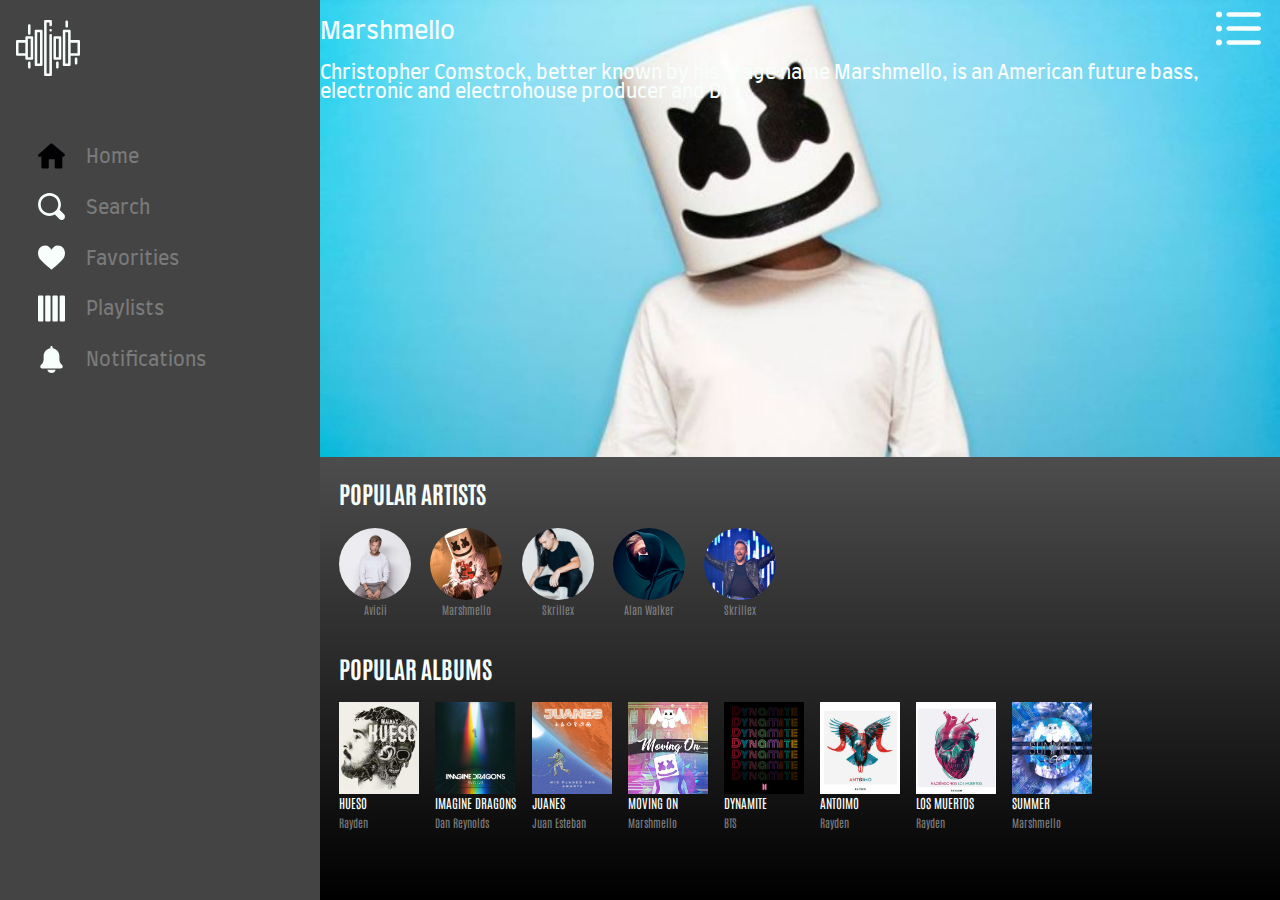
==== Pages/HOME.html @ 5b7ed6c5 "primer comit" ====
<!DOCTYPE html>
<html lang="en">
<head>
    <meta charset="UTF-8">
    <meta name="viewport" content="width=device-width, initial-scale=1.0">
    <link rel="stylesheet" href="../css/menu-styles.css">
    <link rel="stylesheet" href="../css/HOME-styles.css">
    <link rel="stylesheet" href="../css/HOME-styles.css">
    <link rel="stylesheet" href="../css/controls-styles.css">
    <link rel="shortcut icon" href="favicon.svg">
    <title>HOME</title>
</head>
<body>
    <div class="main-container">
        <div class="bg-container">
            <div class="playing-container">
                <div class="controls-container">
                    <button class="nav-home">
                        <img src="../Icons/casa-silueta-negra-sin-puerta.svg" alt="">
                    </button>
                    <button class="nav-favorites">
                        <img src="../Icons/me-gusta.svg" alt="">
                    </button>
                    <button class="nav-notifications">
                        <img src="../Icons/campana.svg" alt="">
                    </button>
                    <button class="nav-search">
                        <img src="../Icons/lupa.svg" alt="">
                    </button>
                </div> 
                <div class="controls-container-desktop">
                    <header class="main-container-desktop">
                        <img class="logo-sonora"src="../Icons/onda-sonora-blanca.svg" alt="">
                        <div class="controls-desktop">
                            <div class="control-container">
                                <button>
                                    <img src="../Icons/casa-silueta-negra-sin-puerta.svg" alt="">
                                </button>
                                <h2>Home</h2>
                            </div>
                            <div class="control-container">
                                <button>
                                    <img src="../Icons/lupa.svg" alt="">
                                </button>
                                <h2>Search</h2>
                            </div>
                            <div class="control-container">
                                <button>
                                    <img src="../Icons/me-gusta.svg" alt="">
                                </button>
                                <h2>Favorities</h2>
                            </div>
                            <div class="control-container">
                                <button>
                                    <img src="../Icons/libros-de-la-biblioteca-o-cuatro-lineas-verticales.svg" alt="">
                                </button>
                                <h2>Playlists</h2>
                            </div>
                            <div class="control-container">
                                <button>
                                    <img src="../Icons/campana.svg" alt="">
                                </button>
                                <h2>Notifications</h2>
                            </div>
                        </div>
                    </header>
                </div>
            </div>
            <div class="bg2-container">
                <header class="menu-container">
                    <div class="logo-container">
                        <img src="../Icons/onda-sonora-blanca.svg" alt="">
                    </div>
                    <nav class="main-menu">
                        <div class="img-especial-conteiner">
                            <div class="img-principal-container">
                                <img src="../Img/Marshmello-Imagen3.jpg" alt="">
                            </div>
                        </div> 
                        <img id="menu-btn"src="../Icons/lista.svg" alt="">
                        <div class="information-container">
                            <h2>Marshmello</h2>
                            <h3>Christopher Comstock, better known by his stage name Marshmello, is an American future bass, electronic and electrohouse producer and DJ.</h3>
                        </div>
                        <ul id="menu-list"class="list-menu">
                            <li>
                                <a href="#"><img class="img-container" src="../Icons/usuario-de-perfil.svg" alt=""></a>
                            </li>
                            <li><a href="#">Edit Profile</a></li>
                            <li><a href="#">Switch account</a></li>
                            <li><a href="#">Premium</a></li>
                            <li><a href="#">Languages</a></li>
                            <li><img class="configuration-icon"src="../Icons/configuraciones.svg" alt=""></li>
                        </ul>
                    </nav>
                </header>
                <main class="content-container">
                    <div class="playlist-principal-container">
                        <h2>PLAYLIST</h2>
                        <div class="playlist-container">
                            <div class="slider-container">
                                <div class="slider-item">
                                    <img src="../Img/Imagen-Electronica-2021.jpg" alt="">
                                <div class="slider-tittle">
                                    <div class="slider-tittle-name">PlayList-1</div>
                                        <button class="slider-tittle-play">
                                            <img src="../Icons/punta-de-flecha-del-boton-de-reproduccion.svg" alt="">
                                        </button>
                                    </div>
                                </div>
                            </div>
                        </div>
                    </div>
                    <h2>POPULAR ARTISTS</h2>
                    <div class="artists-container">
                        <div class="slider-artists-container">
                            <div class="slider-item-artists">
                                <div>
                                    <img src="../Img/Avicii2.PNG" alt="">
                                </div>
                                <h4>Avicii</h4>
                            </div>
                            <div class="slider-item-artists">
                                <div>
                                    <img src="../Img/Marshmello.PNG" alt="">
                                </div>
                                <h4>Marshmello</h4>
                            </div>
                            <div class="slider-item-artists">
                                <div>
                                    <img src="../Img/Skrillex2.PNG" alt="">
                                </div>
                                <h4>Skrillex</h4>
                            </div>
                            <div class="slider-item-artists">
                                <div>
                                    <img src="../Img/Alan-Walker2.PNG" alt="">
                                </div>
                                <h4>Alan Walker</h4>
                            </div>
                            <div class="slider-item-artists">
                                <div>
                                    <img src="../Img/David-Guetta2.PNG" alt="">
                                </div>
                                <h4>Skrillex</h4>
                        </div>
                    </div>
                    <h2>POPULAR ALBUMS</h2>
                    <div class="albums-container">
                        <div class="slider-albums-container">
                            <div class="slider-item-albums">
                                <div class="click.container">
                                    <img src="../Img/Imagen-Hueso-Rayden.jpg" alt="">
                                </div>
                                <h3>HUESO</h3>
                                <h4>Rayden</h4>
                            </div>
                            <div class="slider-item-albums">
                                <div class="click.container">
                                    <img src="../Img/Imagen-ImagineDragons.jpg" alt="">
                                </div>
                                <h3>IMAGINE DRAGONS</h3>
                                <h4>Dan Reynolds</h4>
                            </div>
                            <div class="slider-item-albums">
                                <div class="click.container">
                                    <img src="../Img/Imagen-JUANES-MisPlanetasSonAmarte.jpg" alt="">
                                </div>
                                <h3>JUANES</h3>
                                <h4>Juan Esteban</h4>
                            </div>
                            <div class="slider-item-albums">
                                <div>
                                    <img src="../Img/Imagenes-MovingOn.jpg" alt="">
                                </div>
                                <h3>MOVING ON</h3>
                                <h4>Marshmello</h4>
                            </div>
                            <div class="slider-item-albums">
                                <div class="click.container">
                                    <img src="../Img/Imagen-Dynamite-BTS.png" alt="">
                                </div>
                                <h3>DYNAMITE</h3>
                                <h4>BTS</h4>
                            </div>
                            <div class="slider-item-albums">
                                <div class="click.container">
                                    <img src="../Img/Imagen-Antoimo-Rayden.jpg" alt="">
                                </div>
                                <h3>ANTOIMO</h3>
                                <h4>Rayden</h4>
                            </div>
                            <div class="slider-item-albums">
                                <div class="click.container">
                                    <img src="../Img/Imagen-HaciendonosLosMuertos-Rayden.jpg" alt="">
                                </div>
                                <h3>LOS MUERTOS</h3>
                                <h4>Rayden</h4>
                            </div>
                            <div class="slider-item-albums">
                                <div class="click.container">
                                    <img src="../Img/Imagen-Summer.jpg" alt="">
                                </div>
                                <h3>SUMMER</h3>
                                <h4>Marshmello</h4>
                            </div>
                        </div>
                    </div>
                </main>
            </div>

        </div>
        <div class="general-container-desktop">
            <header class="main-container-desktop">
                <img class="logo-sonora"src="../Icons/onda-sonora-blanca.svg" alt="">
                <div class="controls-container-desktop">
                    <div class="control-container">
                        <button>
                            <img src="../Icons/casa-silueta-negra-sin-puerta.svg" alt="">
                        </button>
                        <h2>Home</h2>
                    </div>
                    <div class="control-container">
                        <button>
                            <img src="../Icons/lupa-blanca.svg" alt="">
                        </button>
                        <h2>Search</h2>
                    </div>
                    <div class="control-container">
                        <button>
                            <img src="../Icons/me-gusta.svg" alt="">
                        </button>
                        <h2>Favorities</h2>
                    </div>
                    <div class="control-container">
                        <button>
                            <img src="../" alt="">
                        </button>
                        <h2>Playlists</h2>
                    </div>
                    <div class="control-container">
                        <button>
                            <img src="" alt="">
                        </button>
                        <h2>Nootifications</h2>
                    </div>
                </div>
            </header>
            <div class="home-container-desktop">
                <img class="img-marshmello"src="../Img/Marshmello-Imagen3.jpg" alt="">
            </div> 
        </div>
               
    </div>
    <script src="../js/menu.js"></script>
</body>
</html>
---- css/menu-styles.css ----
@import url('https://fonts.googleapis.com/css2?family=Antonio:wght@300&display=swap');
@import url('https://fonts.googleapis.com/css2?family=Russo+One&display=swap');
body{
    margin: 0px;
}
.main-container{
    width: 100%;
    height: 100vh;
    background: linear-gradient(rgba(156, 156, 156, 1), rgba(0, 0, 0, 1));
    display: flex;
    flex-direction: column;
}
.menu-container{
    width: 100%;
    display: flex;
    align-items: center;
    justify-content: space-between;
}
.logo-container{
    margin-top: 10px;
    display: flex;
    align-items: center;
}
.logo-container img{
    margin-top: 0.3em;
    margin-left: 0.9em;
    width: 4.2em;
}
.main-menu img{
    margin-top: 0.4em;
    margin-right: 1.2em;
    width: 2em;
}
.list-menu{
    padding: 0px;
    position: fixed;
    top: 3.8em;
    right: 0px;
    width: 60%;
    height: 100vh;
    background-color: #B0E1DF;
    text-align: center;
    transform: translateX(100%);
    transition: 1.5s;
}
.list-menu li{
    list-style: none;
    margin-top: 1.5em;
}
.list-menu li a{
    color: #F7FEFC;
    font-family: 'Russo One', sans-serif;
    font-size: 1.3em;
    text-decoration: none;
}
.list-menu li img{
    margin: 0px;
}
.list-menu li a img{
    width: 50%;
    margin-top: 2em;
}
.active-menu{
    transform: translateX(0%);
}

@media screen and (min-width:720px) and (orientation:landscape)
{
    .list-menu{
        width: 30%;
    }
    .list-menu li a img{
        width: 10em;
    }
    .menu-container{
    }
}
---- css/HOME-styles.css ----
@import url('https://fonts.googleapis.com/css2?family=Russo+One&display=swap');
@import url('https://fonts.googleapis.com/css2?family=Antonio:wght@100;200&display=swap');
.body{
    font-family: 'Antonio', sans-serif;
}
.content-container{
    padding-left: 1.2em;
}
.content-container h2{
    color: #F7FEFC;
    font-size: 1.5em;
    font-family: 'Antonio', sans-serif;
}
.slider-container{
    width: 100%;
    height: 10em;
    overflow: auto;
}
.slider-item{
    width: 19em;
    height: 10em;
    position: relative;
}
.slider-item > img{
    width: 100%;
    height: 100%;
    object-fit: cover;
    position: absolute;
    border-radius: 1.5em;
}
.slider-tittle{
    position: absolute;
    width: 100%;
    display: flex;
    justify-content: space-between;
    bottom: 3px;
    align-items: center;
    margin-bottom: 0.4em;
}
.slider-tittle-name{
    font-size: 1.1em;
    font-family: 'Antonio', sans-serif;
    color: #F7FEFC;
    margin-left: 1em;
}
.slider-tittle-play{
    width: 3.5em;
    height: 3.5em;
    background: linear-gradient(rgba(106, 204, 233, 1), rgba(188, 234, 231, 1));
    border-radius: 100%;
    margin-right: 1em;
    display: flex;
    align-items: center;
    justify-content: center;
    border:0px
}
.slider-tittle-play > img{
    width: 50%;
    height: 50%;
}
.slider-albums-container{
    width: 100%;
    height: 8em;
    overflow: auto;
    display: flex;
}
.slider-albums-container > div{
    margin-right: 1em;
}
.slider-item-albums div{
    width: 5em;
    height: 5.7em;
}
.slider-item-albums div > img{
    width: 100%;
    height: 100%;
    object-fit: cover;

}
.slider-item-albums h3{
    font-family: 'Antonio', sans-serif;
    color: #F7FEFC;
    font-size: 0.8em;
    font-weight: normal;
    margin: 0px;

}
.slider-item-albums h4{
    font-family: 'Antonio', sans-serif;
    color: #7C7C7C;
    font-size: 0.7em;
    font-weight: normal;
    margin: 0px;
    margin-top: 0.4em;
}
.slider-artists-container{
    width: 100%;
    height: 6.5em;
    overflow: auto;
    display: flex;
}
.slider-artists-container > div{
    padding-right: 1.2em;
}
.slider-item-artists div{
    width: 4.5em;
    height: 4.5em; 
}
.slider-item-artists div > img{
    width: 100%;
    height: 100%;
    object-fit: cover;
    border-radius: 100%; 
}
.slider-item-artists h4{
    color: #7C7C7C;
    margin-top: 0.2em;
    display: flex;
    font-family: 'Antonio', sans-serif;
    font-weight: normal;
    font-size: 0.7em;
    align-items: center;
    justify-content: center;
}
.img-principal-container{
    display: none;
}
.information-container{
    display: none;
}
@media screen and (min-width:720px) and (orientation:landscape)
{
    .bg2-container{
        width: 75%;
        height: 100vh;
    }
    .logo-container{
        display: none;
    }
    .menu-container nav{
        display: flex;
        flex-direction: row-reverse;
    }
    .main-menu > img{
        width: 2.8em;
    }
    .img-especial-container{
        width: 100%;
        height: 100%;
    }
    .img-principal-container{
        display: block;
        width: 100%;
        height: 100%;
    }
    .img-principal-container > img{
        object-fit: cover;
        position: relative;
        margin: 0px;
        width: 100%;
        height: 100%;
    }
    .main-menu > img{
        position: absolute;
    }
    .information-container{
        display: block;
        position: absolute;
        left: 25%;
    }
    .information-container h2{
        font-weight: normal;
        font-family: 'Farro', sans-serif;
        color: #F7FEFC;

    }
    .information-container h3{
        font-weight: normal;
        font-family: 'Farro', sans-serif;
        color: #F7FEFC;

    }
    .playlist-principal-container{
        display: none;
    }
}
---- css/HOME-styles.css ----
@import url('https://fonts.googleapis.com/css2?family=Russo+One&display=swap');
@import url('https://fonts.googleapis.com/css2?family=Antonio:wght@100;200&display=swap');
.body{
    font-family: 'Antonio', sans-serif;
}
.content-container{
    padding-left: 1.2em;
}
.content-container h2{
    color: #F7FEFC;
    font-size: 1.5em;
    font-family: 'Antonio', sans-serif;
}
.slider-container{
    width: 100%;
    height: 10em;
    overflow: auto;
}
.slider-item{
    width: 19em;
    height: 10em;
    position: relative;
}
.slider-item > img{
    width: 100%;
    height: 100%;
    object-fit: cover;
    position: absolute;
    border-radius: 1.5em;
}
.slider-tittle{
    position: absolute;
    width: 100%;
    display: flex;
    justify-content: space-between;
    bottom: 3px;
    align-items: center;
    margin-bottom: 0.4em;
}
.slider-tittle-name{
    font-size: 1.1em;
    font-family: 'Antonio', sans-serif;
    color: #F7FEFC;
    margin-left: 1em;
}
.slider-tittle-play{
    width: 3.5em;
    height: 3.5em;
    background: linear-gradient(rgba(106, 204, 233, 1), rgba(188, 234, 231, 1));
    border-radius: 100%;
    margin-right: 1em;
    display: flex;
    align-items: center;
    justify-content: center;
    border:0px
}
.slider-tittle-play > img{
    width: 50%;
    height: 50%;
}
.slider-albums-container{
    width: 100%;
    height: 8em;
    overflow: auto;
    display: flex;
}
.slider-albums-container > div{
    margin-right: 1em;
}
.slider-item-albums div{
    width: 5em;
    height: 5.7em;
}
.slider-item-albums div > img{
    width: 100%;
    height: 100%;
    object-fit: cover;

}
.slider-item-albums h3{
    font-family: 'Antonio', sans-serif;
    color: #F7FEFC;
    font-size: 0.8em;
    font-weight: normal;
    margin: 0px;

}
.slider-item-albums h4{
    font-family: 'Antonio', sans-serif;
    color: #7C7C7C;
    font-size: 0.7em;
    font-weight: normal;
    margin: 0px;
    margin-top: 0.4em;
}
.slider-artists-container{
    width: 100%;
    height: 6.5em;
    overflow: auto;
    display: flex;
}
.slider-artists-container > div{
    padding-right: 1.2em;
}
.slider-item-artists div{
    width: 4.5em;
    height: 4.5em; 
}
.slider-item-artists div > img{
    width: 100%;
    height: 100%;
    object-fit: cover;
    border-radius: 100%; 
}
.slider-item-artists h4{
    color: #7C7C7C;
    margin-top: 0.2em;
    display: flex;
    font-family: 'Antonio', sans-serif;
    font-weight: normal;
    font-size: 0.7em;
    align-items: center;
    justify-content: center;
}
.img-principal-container{
    display: none;
}
.information-container{
    display: none;
}
@media screen and (min-width:720px) and (orientation:landscape)
{
    .bg2-container{
        width: 75%;
        height: 100vh;
    }
    .logo-container{
        display: none;
    }
    .menu-container nav{
        display: flex;
        flex-direction: row-reverse;
    }
    .main-menu > img{
        width: 2.8em;
    }
    .img-especial-container{
        width: 100%;
        height: 100%;
    }
    .img-principal-container{
        display: block;
        width: 100%;
        height: 100%;
    }
    .img-principal-container > img{
        object-fit: cover;
        position: relative;
        margin: 0px;
        width: 100%;
        height: 100%;
    }
    .main-menu > img{
        position: absolute;
    }
    .information-container{
        display: block;
        position: absolute;
        left: 25%;
    }
    .information-container h2{
        font-weight: normal;
        font-family: 'Farro', sans-serif;
        color: #F7FEFC;

    }
    .information-container h3{
        font-weight: normal;
        font-family: 'Farro', sans-serif;
        color: #F7FEFC;

    }
    .playlist-principal-container{
        display: none;
    }
}
---- css/controls-styles.css ----
@import url('https://fonts.googleapis.com/css2?family=Russo+One&display=swap');
@import url('https://fonts.googleapis.com/css2?family=Antonio:wght@100;200&display=swap');
@import url('https://fonts.googleapis.com/css2?family=Farro:wght@300&display=swap');
.playing-container{
    display: flex;
    align-items: center;
    justify-content: center;
    bottom: 20px;
    position: absolute;
    width: 100%;
    height: 3.3em;

}
.controls-container{
    background: linear-gradient(rgba(106, 204, 233, 1), rgba(188, 234, 231, 1));
    width: 80%;
    height: 3.3em;
    display: flex;
    align-items: center;
    justify-content: space-evenly;
    border-radius: 4em;
    bottom: 0px;
}
.controls-container-desktop{
    display: none;
}
.controls-container button{
    border: 0px;
    background: none;
}
.nav-home > img{
    width: 1.8em;
    height: 1.8em;
    margin-left: 1em;
}
.nav-favorites > img{
    width: 1.8em;
    height: 1.8em;

}
.nav-notifications > img{
    width: 1.8em;
    height: 1.8em;
}
.nav-search > img{
    width: 1.8em;
    height: 1.8em;
    margin-right: 1em;

}
.general-container-desktop{
    display: none;
}

@media screen and (min-width:720px) and (orientation:landscape)
{
    .main-container{
    }
    .bg-container{
        width: 100%;
        height: 100vh;
        display: flex;
        flex-direction: row;
    }
    .controls-container{
        display: none;
    }
    .playing-container{
        display: block;
        width: 25%;
        height: 100vh;
        margin:0px;
        bottom: 0px;
        position: relative;
        background-color: #444444;
    }
    .controls-container-desktop{
        display: block;
    }
    .controls-desktop{
        margin-left: 2em;
        margin-top: 3em;
    }
    .main-container-desktop > img{
        width: 4em;
        margin-top: 1em;
        margin-left: 1em;
    }
    .control-container{
        display: flex;
        flex-direction: row;
    }
    .control-container button{
        background: none;
        border:none;
    }
    .control-container button > img{
        width: 2em;
    }
    .control-container > h2{
        color: #7A7A7A;
        font-family: 'Farro', sans-serif;
        font-weight: normal;
        font-size: 1.2em;
        margin-left: 0.8em;
    }

    
}
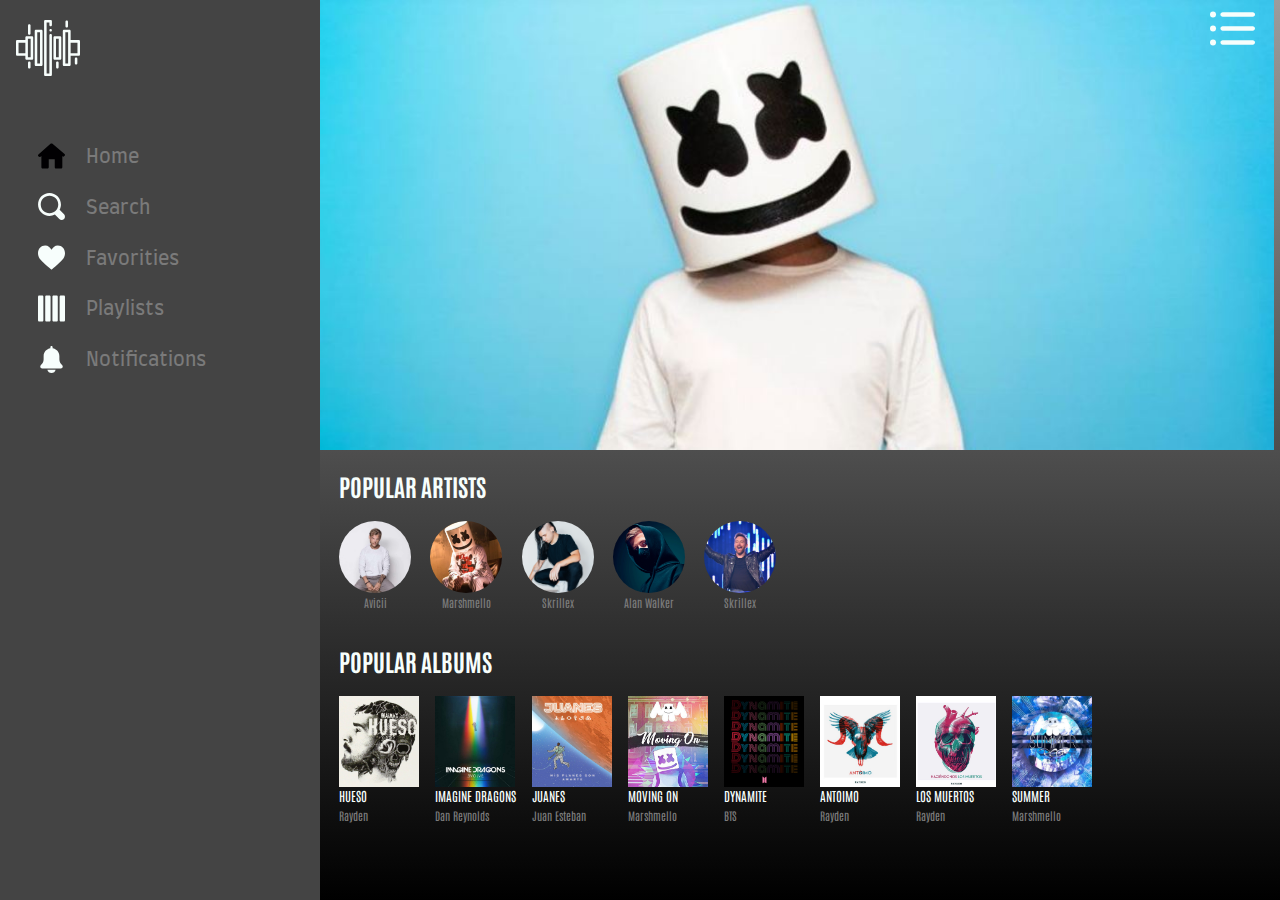
==== commit fd38f5c2: "comit inicial" ====
--- a/Pages/HOME.html
+++ b/Pages/HOME.html
@@ -72,16 +72,12 @@
                         <img src="../Icons/onda-sonora-blanca.svg" alt="">
                     </div>
                     <nav class="main-menu">
-                        <div class="img-especial-conteiner">
+                        <div class="img-especial-container">
                             <div class="img-principal-container">
                                 <img src="../Img/Marshmello-Imagen3.jpg" alt="">
                             </div>
                         </div> 
                         <img id="menu-btn"src="../Icons/lista.svg" alt="">
-                        <div class="information-container">
-                            <h2>Marshmello</h2>
-                            <h3>Christopher Comstock, better known by his stage name Marshmello, is an American future bass, electronic and electrohouse producer and DJ.</h3>
-                        </div>
                         <ul id="menu-list"class="list-menu">
                             <li>
                                 <a href="#"><img class="img-container" src="../Icons/usuario-de-perfil.svg" alt=""></a>
--- a/css/HOME-styles.css
+++ b/css/HOME-styles.css
@@ -124,6 +124,8 @@
 }
 .img-principal-container{
     display: none;
+    width: 100%;
+    height: 50vh;
 }
 .information-container{
     display: none;
@@ -144,21 +146,15 @@
     .main-menu > img{
         width: 2.8em;
     }
-    .img-especial-container{
-        width: 100%;
-        height: 100%;
-    }
     .img-principal-container{
         display: block;
-        width: 100%;
-        height: 100%;
     }
     .img-principal-container > img{
         object-fit: cover;
         position: relative;
         margin: 0px;
         width: 100%;
-        height: 100%;
+        height: 50vh;
     }
     .main-menu > img{
         position: absolute;
--- a/css/HOME-styles.css
+++ b/css/HOME-styles.css
@@ -124,6 +124,8 @@
 }
 .img-principal-container{
     display: none;
+    width: 100%;
+    height: 50vh;
 }
 .information-container{
     display: none;
@@ -144,21 +146,15 @@
     .main-menu > img{
         width: 2.8em;
     }
-    .img-especial-container{
-        width: 100%;
-        height: 100%;
-    }
     .img-principal-container{
         display: block;
-        width: 100%;
-        height: 100%;
     }
     .img-principal-container > img{
         object-fit: cover;
         position: relative;
         margin: 0px;
         width: 100%;
-        height: 100%;
+        height: 50vh;
     }
     .main-menu > img{
         position: absolute;
--- a/css/controls-styles.css
+++ b/css/controls-styles.css
@@ -54,8 +54,6 @@
 
 @media screen and (min-width:720px) and (orientation:landscape)
 {
-    .main-container{
-    }
     .bg-container{
         width: 100%;
         height: 100vh;
